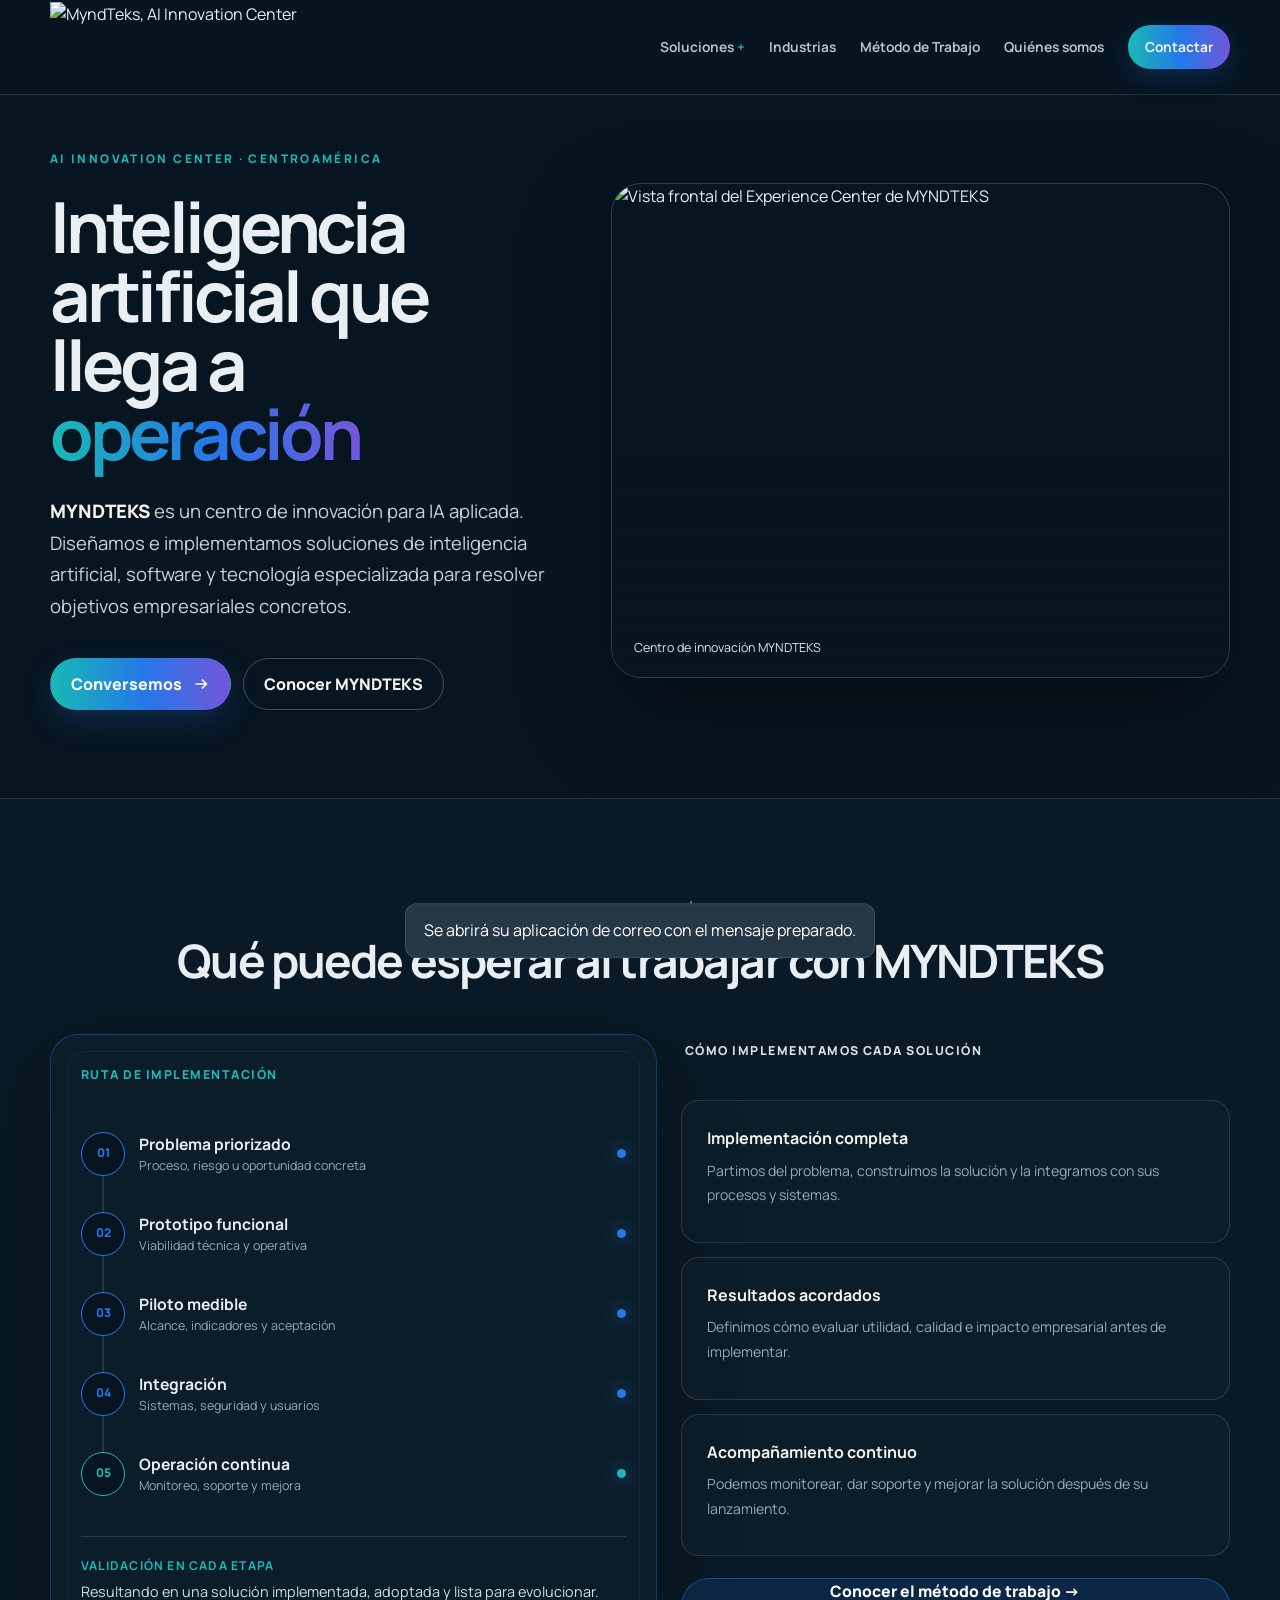
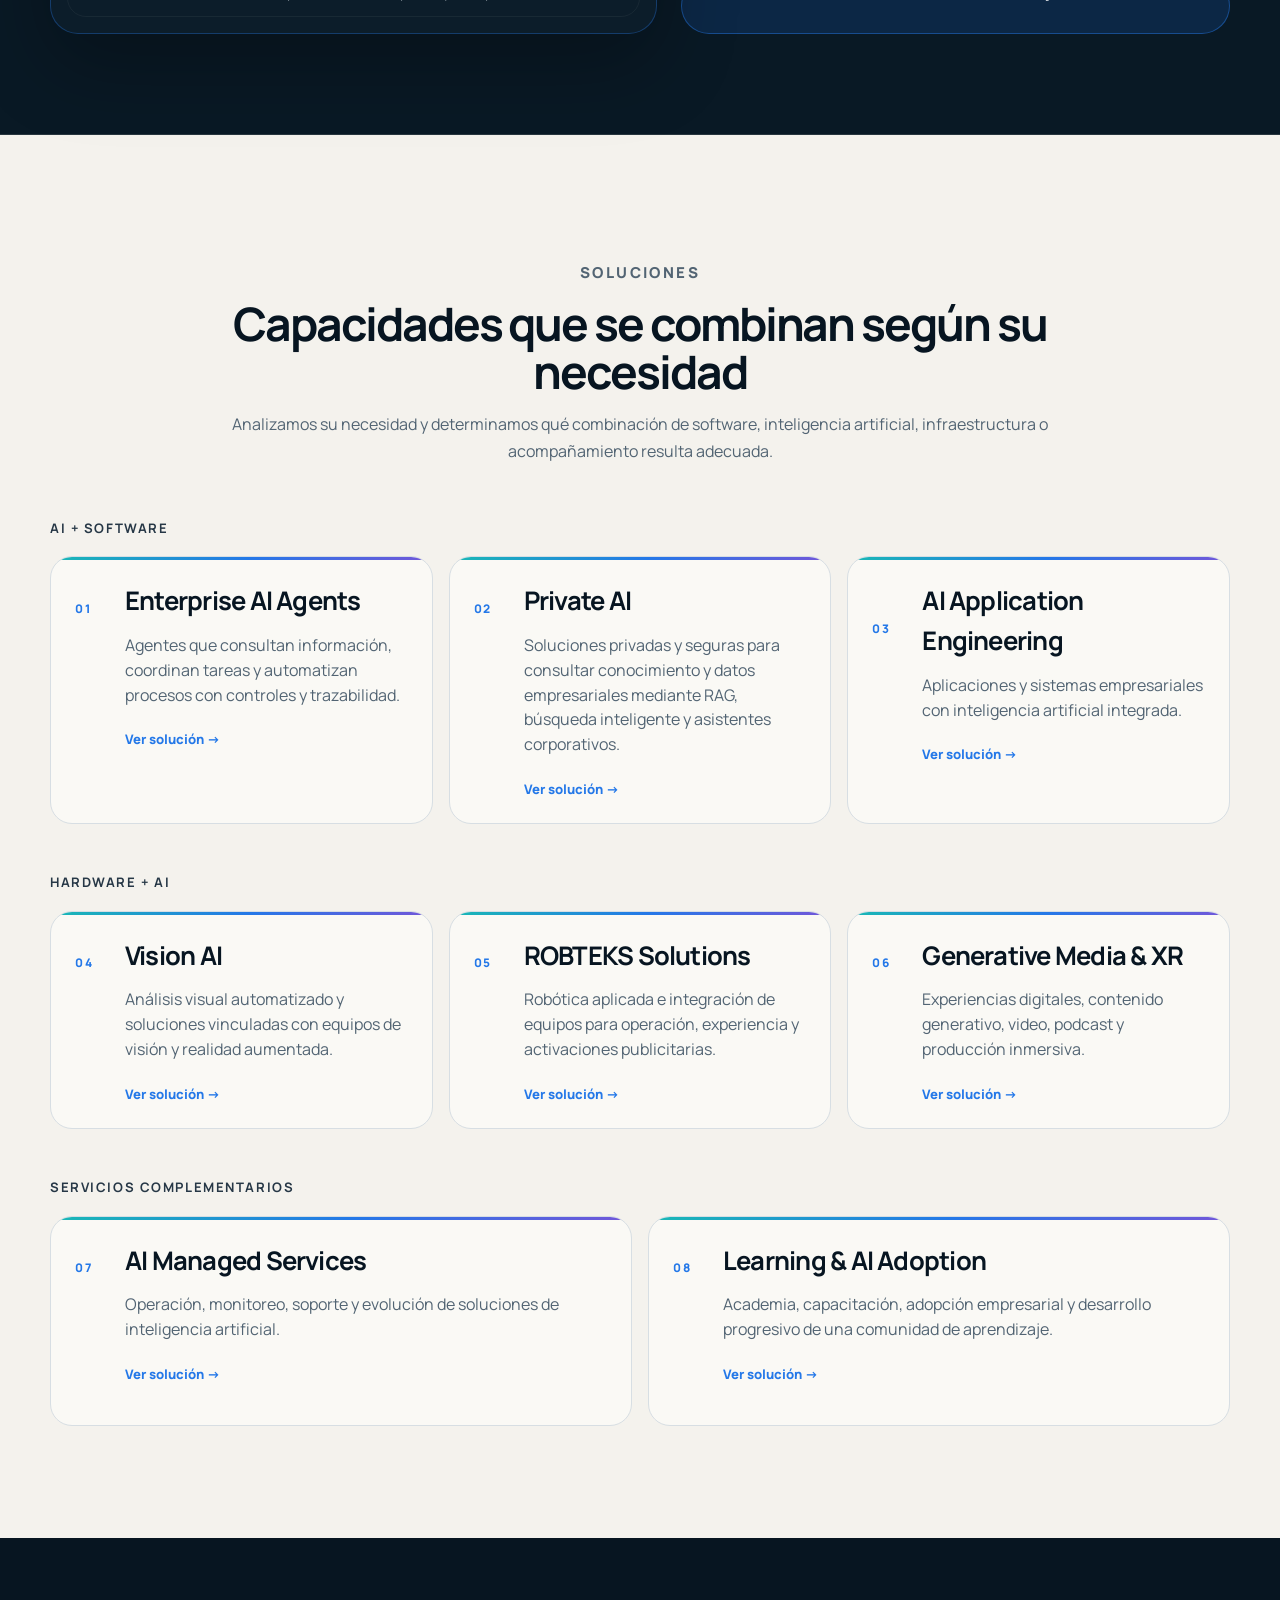
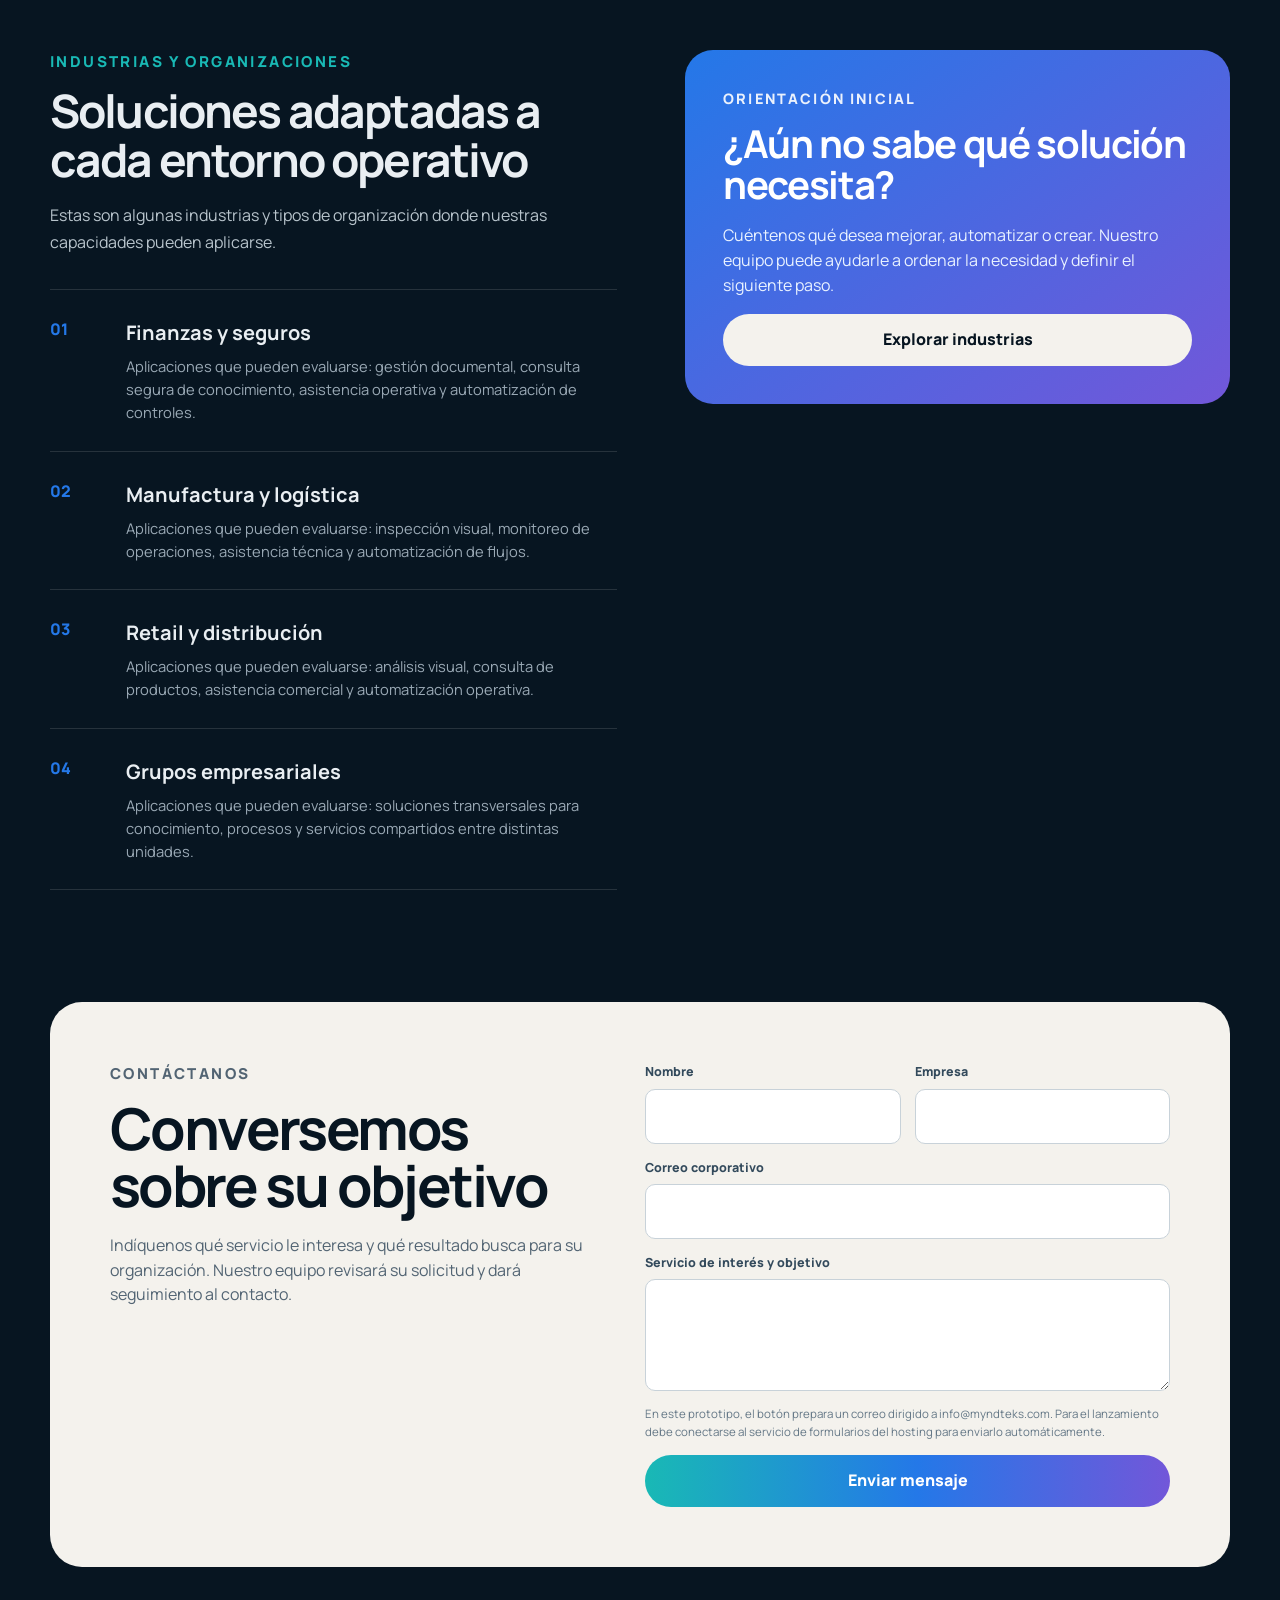
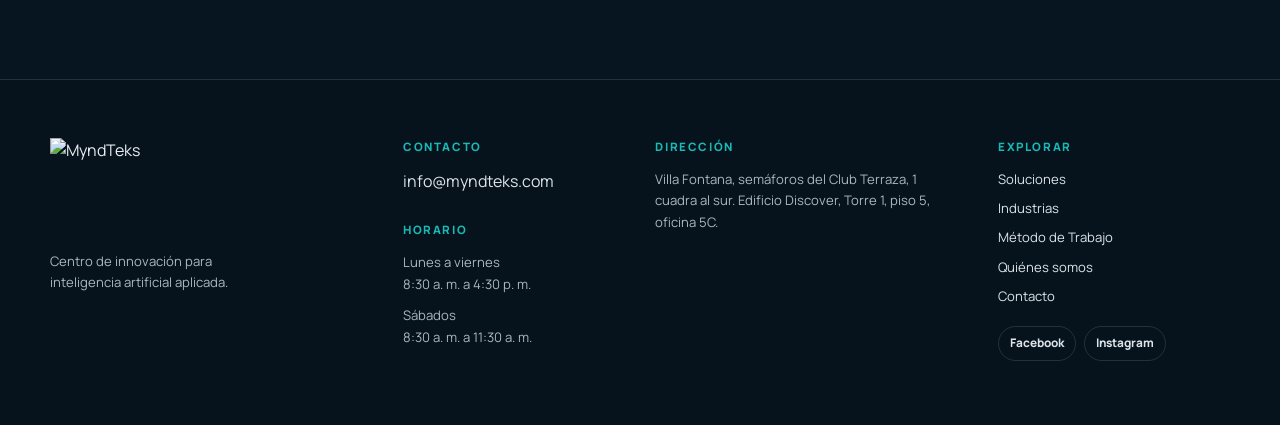
==== index.html @ f8699302 "Rename MYNDTEKS-Web-Publicacion-2026-09-21/index.html to index.html" ====
<!doctype html>
<html lang="es">
<head>
  <meta charset="utf-8">
  <meta name="viewport" content="width=device-width,initial-scale=1">
  <meta name="description" content="Propuesta de diseño para MYNDTEKS, AI Innovation Center. Soluciones empresariales de inteligencia artificial implementadas, medibles y escalables.">
  <title>MYNDTEKS | Inteligencia artificial que llega a operación</title>
  <link rel="preconnect" href="https://fonts.googleapis.com">
  <link rel="preconnect" href="https://fonts.gstatic.com" crossorigin>
  <link href="https://fonts.googleapis.com/css2?family=Manrope:wght@400;500;600;700;800&display=swap" rel="stylesheet">
  <style>
    :root {
      --ink: #071521;
      --slate: #263746;
      --blue: #2478E8;
      --aqua: #19B9B5;
      --white: #F4F2ED;
      --violet: #7257D9;
      --brand-gradient: linear-gradient(90deg, #19B9B5 0%, #2478E8 52%, #7257D9 100%);
      --text: #E9EEF2;
      --muted: #9AA9B5;
      --line: rgba(244, 242, 237, .13);
      --panel: #0C1D2A;
      --panel-2: #102534;
      --max: 1180px;
      --radius: 22px;
    }

    * { box-sizing: border-box; }
    html { scroll-behavior: smooth; }
    body {
      margin: 0;
      color: var(--text);
      background: var(--ink);
      font-family: Manrope, "Segoe UI", sans-serif;
      line-height: 1.55;
      -webkit-font-smoothing: antialiased;
    }
    body.menu-open { overflow: hidden; }
    a { color: inherit; text-decoration: none; }
    button, input, textarea, select { font: inherit; }
    img { display: block; max-width: 100%; }
    :focus-visible { outline: 3px solid var(--aqua); outline-offset: 4px; }

    .shell { width: min(var(--max), calc(100% - 48px)); margin-inline: auto; }
    .skip-link { position: fixed; left: 20px; top: -80px; z-index: 999; padding: 12px 16px; background: var(--white); color: var(--ink); border-radius: 10px; }
    .skip-link:focus { top: 20px; }

    .site-header {
      position: fixed;
      inset: 0 0 auto;
      z-index: 100;
      background: rgba(7, 21, 33, .92);
      border-bottom: 1px solid var(--line);
      backdrop-filter: blur(14px);
    }
    .nav { min-height: 94px; display: flex; align-items: center; justify-content: space-between; gap: 24px; }
    .brand { width: 250px; flex: 0 0 250px; }
    .brand img { width: 250px; height: auto; aspect-ratio: 1544 / 558; object-fit: contain; }
    .nav-links { display: flex; align-items: center; gap: 24px; }
    .nav-links a { font-size: .86rem; font-weight: 650; color: #BAC5CD; }
    .nav-links a:hover { color: var(--white); }
    .nav-menu { position: relative; }
    .nav-menu summary { list-style: none; cursor: pointer; font-size: .86rem; font-weight: 650; color: #BAC5CD; }
    .nav-menu summary::-webkit-details-marker { display: none; }
    .nav-menu summary::after { content: " +"; color: var(--aqua); }
    .nav-menu[open] summary::after { content: " −"; }
    .nav-dropdown { position: absolute; top: 32px; left: -18px; width: 330px; padding: 14px; background: var(--panel); border: 1px solid var(--line); border-radius: 16px; box-shadow: 0 24px 60px rgba(0,0,0,.35); }
    .nav-dropdown a { display: block; padding: 10px 12px; border-radius: 9px; }
    .nav-dropdown a:hover { background: rgba(36,120,232,.12); }
    .nav-group-label { display: block; padding: 8px 12px 4px; color: var(--aqua); font-size: .66rem; font-weight: 900; letter-spacing: .12em; text-transform: uppercase; }
    .nav-cta { padding: 11px 17px; color: white !important; background: var(--brand-gradient); border-radius: 999px; box-shadow: 0 8px 24px rgba(36,120,232,.22); }
    .menu-button { display: none; width: 46px; height: 46px; border: 1px solid var(--line); color: var(--white); background: transparent; border-radius: 12px; }

    .hero {
      min-height: 780px;
      display: grid;
      align-items: center;
      padding: 150px 0 88px;
      overflow: hidden;
      position: relative;
    }
    .hero::before {
      content: "";
      position: absolute;
      inset: 94px 0 0;
      background: url("assets/circuit-frame.svg") center / 100% 100% no-repeat;
      opacity: .46;
      -webkit-mask-image: linear-gradient(90deg, transparent 0%, transparent 48%, #000 64%, #000 100%);
      mask-image: linear-gradient(90deg, transparent 0%, transparent 48%, #000 64%, #000 100%);
      pointer-events: none;
    }
    .hero::after {
      content: none;
    }
    .hero-grid { position: relative; z-index: 1; display: grid; grid-template-columns: .9fr 1.1fr; gap: 54px; align-items: center; }
    .hero-content { max-width: 660px; }
    .kicker { margin: 0 0 24px; color: var(--aqua); font-size: .74rem; font-weight: 800; letter-spacing: .2em; text-transform: uppercase; }
    h1, h2, h3, p { margin-top: 0; }
    h1 { margin: 0 0 28px; max-width: 760px; font-size: clamp(3rem, 5.5vw, 5.25rem); line-height: .98; letter-spacing: -.055em; }
    h1 span { color: var(--blue); background: var(--brand-gradient); -webkit-background-clip: text; background-clip: text; -webkit-text-fill-color: transparent; }
    .hero-copy { max-width: 650px; margin: 0 0 36px; color: #C9D2D9; font-size: clamp(1rem, 1.45vw, 1.18rem); line-height: 1.7; }
    .hero-copy strong { color: var(--white); font-weight: 850; }
    .actions { display: flex; flex-wrap: wrap; gap: 12px; }
    .button { display: inline-flex; min-height: 52px; align-items: center; justify-content: center; gap: 10px; padding: 0 20px; border: 1px solid transparent; border-radius: 999px; font-weight: 800; }
    .button-primary { background: var(--brand-gradient); color: white; box-shadow: 0 12px 30px rgba(36,120,232,.2); }
    .button-secondary { border-color: rgba(244, 242, 237, .25); color: var(--white); }
    .button:hover { transform: translateY(-2px); }
    .button svg { width: 18px; }
    .hero-visual { position: relative; margin: 0; aspect-ratio: 5 / 4; overflow: hidden; border: 1px solid rgba(244,242,237,.18); border-radius: 30px; box-shadow: 0 35px 90px rgba(0,0,0,.38); }
    .hero-visual::after { content: ""; position: absolute; inset: 0; background: linear-gradient(180deg, transparent 55%, rgba(7,21,33,.78)); pointer-events: none; }
    .hero-visual img { width: 100%; height: 100%; object-fit: cover; }
    .hero-visual figcaption { position: absolute; left: 22px; right: 22px; bottom: 20px; z-index: 1; color: #DCE6EC; font-size: .78rem; }
    .hero-visual figcaption span { display: block; margin-bottom: 4px; color: var(--aqua); font-size: .65rem; font-weight: 900; letter-spacing: .12em; text-transform: uppercase; }

    .operation-map { position: relative; padding: 30px; background: var(--panel); border: 1px solid rgba(36, 120, 232, .34); border-radius: 28px; box-shadow: 0 30px 80px rgba(0, 0, 0, .28); }
    .operation-map::after { content: ""; position: absolute; inset: 16px; border: 1px solid rgba(244, 242, 237, .05); border-radius: 19px; pointer-events: none; }
    .map-label { display: flex; align-items: center; justify-content: space-between; margin-bottom: 30px; color: #D8E1E7; font-size: .77rem; font-weight: 800; letter-spacing: .12em; text-transform: uppercase; }
    .map-label span:last-child { color: var(--aqua); }
    .path { list-style: none; margin: 0; padding: 0; counter-reset: stage; }
    .path li { position: relative; display: grid; grid-template-columns: 44px 1fr auto; align-items: center; gap: 14px; min-height: 80px; padding: 12px 0; counter-increment: stage; }
    .path li:not(:last-child)::after { content: ""; position: absolute; left: 21px; top: 62px; height: 36px; width: 2px; background: var(--slate); }
    .node { display: grid; place-items: center; width: 44px; height: 44px; color: var(--blue); border: 1px solid currentColor; border-radius: 50%; background: var(--ink); font-size: .75rem; font-weight: 900; }
    .node::before { content: "0" counter(stage); }
    .path strong { display: block; font-size: .98rem; }
    .path small { display: block; color: var(--muted); font-size: .78rem; }
    .signal { width: 9px; height: 9px; border-radius: 50%; background: var(--blue); box-shadow: 0 0 18px rgba(36, 120, 232, .8); }
    .path li:last-child .node { color: var(--aqua); }
    .path li:last-child .signal { background: var(--aqua); }
    .map-result { margin: 22px 0 0; padding-top: 20px; color: #D3DCE2; border-top: 1px solid var(--line); font-size: .9rem; }
    .map-result strong { display: block; margin-bottom: 5px; color: var(--aqua); font-size: .76rem; letter-spacing: .1em; text-transform: uppercase; }

    .hero-about { position: relative; padding: 38px; background: var(--panel); border: 1px solid rgba(36,120,232,.34); border-radius: 28px; box-shadow: 0 30px 80px rgba(0,0,0,.28); }
    .hero-about .kicker { margin-bottom: 18px; }
    .hero-about h2 { margin-bottom: 20px; font-size: clamp(2.2rem,3.8vw,3.9rem); line-height: 1; letter-spacing: -.045em; }
    .hero-about > p { color: #B8C4CC; font-size: 1rem; }
    .hero-philosophy { margin-top: 28px; padding-top: 24px; border-top: 1px solid var(--line); }
    .hero-philosophy strong { display: block; margin-bottom: 8px; color: var(--aqua); }
    .hero-philosophy p { margin: 0; color: var(--muted); font-size: .9rem; }

    .process-section { padding: 100px 0; background: #091925; border-block: 1px solid var(--line); }
    .process-heading { max-width: 940px; margin: 0 auto 48px; text-align: center; }
    .process-heading .kicker { margin-bottom: 14px; font-size: .94rem; letter-spacing: .16em; }
    .process-heading h2 { margin: 0; font-size: clamp(2.15rem,3.6vw,3.55rem); line-height: 1.06; letter-spacing: -.04em; }
    .process-grid { display: grid; grid-template-columns: 1.05fr .95fr; gap: 24px; align-items: stretch; }
    .expectations { display: grid; gap: 14px; }
    .expectations-header { padding: 10px 4px 18px; }
    .expectations-header h3 { margin: 0; color: #D8E1E7; font-size: .77rem; font-weight: 800; line-height: 1.2; letter-spacing: .12em; text-transform: uppercase; }
    .expectation { padding: 25px; background: var(--panel); border: 1px solid var(--line); border-radius: 18px; }
    .expectation strong { display: block; margin-bottom: 7px; color: var(--white); }
    .expectation span { color: var(--muted); font-size: .88rem; }
    .expectations > .card-link { justify-content: center; min-height: 46px; margin-top: 8px; padding: 0 18px; color: white; background: rgba(36,120,232,.16); border: 1px solid rgba(36,120,232,.46); border-radius: 999px; font-size: .98rem; }

    .principles { border-block: 1px solid var(--line); background: #091925; }
    .principles-title { padding: 28px 0 0; color: var(--white); font-size: 1rem; }
    .principles-grid { display: grid; grid-template-columns: 1.35fr 1fr 1fr; }
    .principle { padding: 28px 30px; border-right: 1px solid var(--line); }
    .principle:first-child { padding-left: 0; }
    .principle:last-child { border-right: 0; }
    .principle strong { display: block; margin-bottom: 5px; color: var(--white); font-size: .92rem; }
    .principle span { color: var(--muted); font-size: .82rem; }

    section { padding: 112px 0; }
    .section-head { display: grid; grid-template-columns: .9fr 1.1fr; gap: 70px; align-items: end; margin-bottom: 56px; }
    .section-head h2 { margin-bottom: 0; font-size: clamp(2.2rem, 4.5vw, 4.2rem); line-height: 1.03; letter-spacing: -.045em; }
    .section-head p { margin-bottom: 0; max-width: 650px; color: var(--muted); font-size: 1.05rem; }
    .on-light { background: var(--white); color: var(--ink); }
    .on-light .kicker { color: var(--blue); }
    .on-light .section-head p { color: #526473; }
    .on-light .section-head { display: block; max-width: 1040px; margin: 0 auto 54px; text-align: center; }
    .on-light .section-head .kicker { margin-bottom: 14px; font-size: .94rem; letter-spacing: .16em; }
    .on-light .section-head h2 { max-width: 980px; margin-inline: auto; font-size: clamp(2.15rem,3.6vw,3.55rem); line-height: 1.06; }
    .on-light .section-head p { max-width: 900px; margin: 14px auto 0; font-size: 1rem; line-height: 1.65; }

    .solution-grid { display: grid; grid-template-columns: repeat(12, 1fr); gap: 16px; }
    .solution-card { position: relative; min-height: 300px; padding: 30px; border: 1px solid #D7DEE3; border-radius: var(--radius); background: #FAF9F5; overflow: hidden; }
    .solution-card::before { content: ""; position: absolute; inset: 0 0 auto; height: 3px; background: var(--brand-gradient); }
    .solution-card:nth-child(1), .solution-card:nth-child(2) { grid-column: span 6; }
    .solution-card:nth-child(3), .solution-card:nth-child(4), .solution-card:nth-child(5) { grid-column: span 4; min-height: 260px; }
    .card-number { display: flex; align-items: center; margin: 4px 0 0; color: var(--blue); font-size: .74rem; font-weight: 900; letter-spacing: .14em; }
    .card-number::after { display: none; }
    .solution-card h3 { margin-bottom: 12px; font-size: clamp(1.45rem, 2.5vw, 2.25rem); letter-spacing: -.03em; }
    .solution-card p { max-width: 48ch; margin-bottom: 0; color: #526473; }
    .solution-card.primary { color: white; background: var(--ink); border-color: var(--ink); }
    .solution-card.primary p { color: #B7C3CB; }
    .solution-card.primary .card-number { color: var(--aqua); }
    .solution-group + .solution-group { margin-top: 48px; }
    .solution-group h3.group-title { margin-bottom: 18px; color: var(--slate); font-size: .82rem; letter-spacing: .12em; text-transform: uppercase; }
    .solution-group .solution-card { grid-column: span 4 !important; min-height: 210px !important; padding: 24px; display: grid; grid-template-columns: 38px 1fr; column-gap: 12px; align-content: start; color: var(--ink); background: #FAF9F5; border-color: #D7DEE3; }
    .solution-group .solution-card .card-number { grid-column: 1; grid-row: 1; }
    .solution-group .solution-card h3 { grid-column: 2; grid-row: 1; margin: 0 0 12px; font-size: clamp(1.25rem,2vw,1.75rem); }
    .solution-group .solution-card p { grid-column: 2; grid-row: 2; }
    .solution-group .solution-card .card-link { grid-column: 2; grid-row: 3; }
    .solution-group .solution-card p { color: #526473; }
    .solution-group .solution-card .card-number { color: var(--blue); }
    .solution-group.services .solution-card { grid-column: span 6 !important; }
    .card-link { display: inline-flex; margin-top: 22px; color: var(--blue); font-size: .82rem; font-weight: 900; }

    .industries { background: var(--ink); }
    .industry-layout { display: grid; grid-template-columns: 1.02fr .98fr; gap: 68px; align-items: start; }
    .industry-layout > div:first-child > .kicker { margin-bottom: 14px; font-size: .94rem; letter-spacing: .16em; }
    .industry-layout > div:first-child > h2 { margin-bottom: 18px; font-size: clamp(2.15rem,3.6vw,3.55rem); line-height: 1.06; letter-spacing: -.04em; }
    .industry-layout > div:first-child > .hero-copy { margin: 0 0 34px; color: #B8C4CC; font-size: 1rem; line-height: 1.65; }
    .industry-list { border-top: 1px solid var(--line); }
    .industry { display: grid; grid-template-columns: 54px 1fr; gap: 22px; padding: 27px 0; border-bottom: 1px solid var(--line); }
    .industry span { color: var(--blue); font-weight: 900; }
    .industry h3 { margin-bottom: 7px; font-size: 1.25rem; }
    .industry p { margin: 0; color: var(--muted); font-size: .92rem; }
    .pilot-card { position: sticky; top: 120px; padding: 38px; background: linear-gradient(145deg, #2478E8 0%, #7257D9 100%); color: white; border-radius: 28px; }
    .pilot-card .kicker { margin-bottom: 14px; color: white; font-size: .9rem; letter-spacing: .15em; opacity: .9; }
    .pilot-card h2 { margin-bottom: 18px; font-size: clamp(1.9rem, 3vw, 2.7rem); line-height: 1.06; letter-spacing: -.035em; }
    .pilot-card > p { color: #E9F2FF; }
    .pilot-meta { display: grid; grid-template-columns: 1fr 1fr; gap: 1px; margin: 28px 0; background: rgba(255,255,255,.28); }
    .pilot-meta div { padding: 20px; background: rgba(7,21,33,.16); }
    .pilot-meta strong { display: block; font-size: 1.4rem; }
    .pilot-meta span { font-size: .78rem; opacity: .78; }
    .pilot-card .button { width: 100%; color: var(--ink); background: var(--white); }

    .method { background: #0A1A27; }
    .method-steps { display: grid; grid-template-columns: repeat(6, 1fr); border: 1px solid var(--line); border-radius: var(--radius); overflow: hidden; }
    .method-step { min-height: 238px; padding: 26px 22px; border-right: 1px solid var(--line); }
    .method-step:last-child { border-right: 0; }
    .method-step span { display: block; margin-bottom: 56px; color: var(--aqua); font-size: .75rem; font-weight: 900; }
    .method-step h3 { margin-bottom: 10px; font-size: 1.04rem; }
    .method-step p { margin: 0; color: var(--muted); font-size: .82rem; }

    .continuity { background: var(--white); color: var(--ink); }
    .continuity-grid { display: grid; grid-template-columns: 1fr 1fr; gap: 18px; }
    .continuity-main { min-height: 470px; padding: 44px; color: white; background: var(--ink); border-radius: 28px; display: flex; flex-direction: column; justify-content: space-between; }
    .continuity-main h2 { max-width: 740px; margin-bottom: 22px; font-size: clamp(2.4rem, 4.6vw, 4.6rem); line-height: .98; letter-spacing: -.05em; }
    .continuity-main p { max-width: 580px; color: #B8C4CC; }
    .continuity-points { display: grid; gap: 18px; }
    .continuity-point { padding: 28px; border: 1px solid #D7DEE3; border-radius: 22px; background: #FAF9F5; }
    .continuity-point strong { display: block; margin-bottom: 9px; font-size: 1.14rem; }
    .continuity-point p { margin: 0; color: #526473; font-size: .9rem; }

    .about { position: relative; overflow: hidden; }
    .about-grid { display: grid; grid-template-columns: .9fr 1.1fr; gap: 90px; align-items: start; }
    .about h2 { font-size: clamp(2.4rem, 5vw, 4.8rem); line-height: 1; letter-spacing: -.05em; }
    .about-copy > p { color: #B2C0C9; font-size: 1.08rem; }
    .quote { margin-top: 36px; padding: 30px 0 0 28px; border-top: 1px solid var(--line); border-left: 3px solid var(--aqua); }
    .quote strong { display: block; margin-bottom: 8px; color: var(--white); font-size: 1.3rem; }
    .quote p { margin: 0; color: var(--muted); }

    .contact { padding-top: 0; }
    .contact-panel { display: grid; grid-template-columns: .95fr 1.05fr; gap: 60px; padding: 60px; color: var(--ink); background: var(--white); border-radius: 32px; }
    .contact h2 { margin-bottom: 18px; font-size: clamp(2.25rem, 4.5vw, 4rem); line-height: 1; letter-spacing: -.045em; }
    .contact .kicker { margin-bottom: 14px; font-size: .94rem; letter-spacing: .16em; }
    .contact-copy p { color: #526473; }
    .contact-details { display: grid; gap: 16px; margin-top: 28px; }
    .contact-details div { padding-top: 14px; border-top: 1px solid #D7DEE3; }
    .contact-details strong { display: block; margin-bottom: 4px; font-size: .78rem; color: var(--blue); text-transform: uppercase; letter-spacing: .08em; }
    .contact-details a { color: var(--ink); font-weight: 750; }
    .social-links { display: flex; gap: 12px; flex-wrap: wrap; margin-top: 22px; }
    .social-links a { padding: 9px 13px; border: 1px solid #C8D2D9; border-radius: 999px; font-size: .8rem; font-weight: 800; }
    .contact form { display: grid; grid-template-columns: 1fr 1fr; gap: 14px; }
    .field { display: grid; gap: 7px; }
    .field.full { grid-column: 1 / -1; }
    label { color: #334A5C; font-size: .78rem; font-weight: 800; }
    input, select, textarea { width: 100%; padding: 14px 15px; color: var(--ink); background: white; border: 1px solid #C8D2D9; border-radius: 10px; }
    textarea { min-height: 112px; resize: vertical; }
    .form-note { grid-column: 1 / -1; margin: 0; color: #657887; font-size: .72rem; }
    .contact form .button { grid-column: 1 / -1; border: 0; color: white; background: var(--brand-gradient); cursor: pointer; }

    footer { padding: 58px 0 64px; border-top: 1px solid var(--line); background: #06121C; }
    .footer-grid { display: grid; grid-template-columns: 1.15fr .8fr 1.15fr .9fr; align-items: start; gap: 46px; }
    .footer-identity { padding-right: 22px; }
    .footer-brand { display: block; width: 285px; max-width: 100%; }
    .footer-brand img { width: 285px; height: auto; aspect-ratio: 1544 / 558; object-fit: contain; }
    footer p { margin: 10px 0 0; color: #AAB7C1; font-size: .82rem; line-height: 1.65; }
    .footer-column h3 { margin: 0 0 13px; color: var(--aqua); font-size: .72rem; font-weight: 850; letter-spacing: .14em; text-transform: uppercase; }
    .footer-column h3:not(:first-child) { margin-top: 28px; }
    .footer-column a { color: #DCE4E9; }
    .footer-column a:hover { color: var(--white); }
    .footer-links { display: grid; gap: 9px; color: #C0CBD2; font-size: .82rem; }
    .footer-social { display: flex; flex-wrap: wrap; gap: 8px; margin-top: 20px; }
    .footer-social a { padding: 7px 11px; border: 1px solid var(--line); border-radius: 999px; font-size: .74rem; font-weight: 750; }
    .footer-note { max-width: 28ch; }

    .toast { position: fixed; left: 50%; bottom: 24px; z-index: 200; transform: translate(-50%, 150%); padding: 14px 18px; color: white; background: var(--slate); border: 1px solid var(--line); border-radius: 12px; transition: transform .25s ease; }
    .toast.show { transform: translate(-50%, 0); }

    @media (max-width: 980px) {
      .menu-button { display: grid; place-items: center; }
      .menu-open .site-header { height: 100vh; background: var(--ink); }
      .nav-links { position: absolute; inset: 94px 0 auto; z-index: 101; display: none; flex-direction: column; align-items: stretch; padding: 34px 24px 48px; background: var(--ink); border-top: 1px solid var(--line); }
      .menu-open .nav-links { display: flex; }
      .nav-links a { padding: 11px 4px; font-size: 1rem; }
      .nav-menu summary { padding: 11px 4px; font-size: 1rem; }
      .nav-dropdown { position: static; width: auto; margin-top: 8px; box-shadow: none; }
      .nav-cta { text-align: center; }
      .hero-grid, .process-grid, .industry-layout, .continuity-grid, .about-grid, .contact-panel { grid-template-columns: 1fr; }
      .hero-content { max-width: 800px; }
      .hero-visual { aspect-ratio: 16 / 9; }
      .hero { min-height: auto; }
      .hero-grid { gap: 42px; }
      .principles-grid { grid-template-columns: 1fr; }
      .principle, .principle:first-child { padding: 20px 0; border-right: 0; border-bottom: 1px solid var(--line); }
      .principle:last-child { border-bottom: 0; }
      .section-head { grid-template-columns: 1fr; gap: 22px; }
      .footer-grid { grid-template-columns: 1.15fr 1fr; }
      .pilot-card { position: static; }
      .method-steps { grid-template-columns: repeat(3, 1fr); }
      .method-step:nth-child(3) { border-right: 0; }
      .method-step:nth-child(-n+3) { border-bottom: 1px solid var(--line); }
    }

    @media (max-width: 680px) {
      .shell { width: min(100% - 32px, var(--max)); }
      .nav { min-height: 82px; }
      .nav-links { inset-block-start: 82px; }
      .brand, .brand img { width: 210px; }
      .hero { padding: 125px 0 70px; }
      .hero::before { inset: 82px -180px 0; background-size: 1280px 100%; opacity: .24; }
      h1 { font-size: clamp(2.65rem, 13vw, 4.3rem); }
      .hero-copy { font-size: 1rem; }
      .actions .button { width: 100%; }
      .operation-map { padding: 22px; }
      section { padding: 80px 0; }
      .solution-grid { display: grid; grid-template-columns: 1fr; }
      .hero-visual { aspect-ratio: 4 / 3; border-radius: 22px; }
      .solution-card:nth-child(n) { grid-column: auto; min-height: 240px; }
      .solution-group .solution-card, .solution-group.services .solution-card { grid-column: auto !important; }
      .method-steps { grid-template-columns: 1fr; }
      .method-step, .method-step:nth-child(3) { min-height: auto; border-right: 0; border-bottom: 1px solid var(--line); }
      .method-step:last-child { border-bottom: 0; }
      .method-step span { margin-bottom: 28px; }
      .continuity-main, .contact-panel { padding: 30px; }
      .contact form { grid-template-columns: 1fr; }
      .field.full, .form-note, .contact form .button { grid-column: auto; }
      .footer-grid { grid-template-columns: 1fr; gap: 34px; }
      .footer-identity { padding-right: 0; }
    }

    @media (prefers-reduced-motion: reduce) {
      *, *::before, *::after { scroll-behavior: auto !important; transition: none !important; }
    }
  </style>
</head>
<body>
  <a class="skip-link" href="#contenido">Saltar al contenido</a>
  <header class="site-header">
    <div class="shell nav">
      <a class="brand" href="#inicio" aria-label="MYNDTEKS, inicio">
        <img src="assets/myndteks-logo-v2.png" alt="MyndTeks, AI Innovation Center">
      </a>
      <button class="menu-button" type="button" aria-expanded="false" aria-controls="nav-links" aria-label="Abrir navegación">☰</button>
      <nav class="nav-links" id="nav-links" aria-label="Navegación principal">
        <details class="nav-menu">
          <summary>Soluciones</summary>
          <div class="nav-dropdown">
            <span class="nav-group-label">AI + Software</span>
            <a href="soluciones/enterprise-ai-agents.html">Enterprise AI Agents</a>
            <a href="soluciones/private-ai.html">Private AI</a>
            <a href="soluciones/ai-application-engineering.html">AI Application Engineering</a>
            <span class="nav-group-label">Hardware + AI</span>
            <a href="soluciones/vision-ai.html">Vision AI</a>
            <a href="soluciones/robteks-solutions.html">ROBTEKS Solutions</a>
            <a href="soluciones/generative-media-xr.html">Generative Media &amp; XR</a>
            <span class="nav-group-label">Servicios complementarios</span>
            <a href="soluciones/ai-managed-services.html">AI Managed Services</a>
            <a href="soluciones/learning-ai-adoption.html">Learning &amp; AI Adoption</a>
          </div>
        </details>
        <a href="industrias.html">Industrias</a>
        <a href="metodo-de-trabajo.html">Método de Trabajo</a>
        <a href="quienes-somos.html">Quiénes somos</a>
        <a class="nav-cta" href="#contacto">Contactar</a>
      </nav>
    </div>
  </header>

  <main id="contenido">
    <section class="hero" id="inicio">
      <div class="shell hero-grid">
        <div class="hero-content">
          <p class="kicker">AI Innovation Center · Centroamérica</p>
          <h1>Inteligencia artificial que llega a <span>operación</span></h1>
          <p class="hero-copy"><strong>MYNDTEKS</strong> es un centro de innovación para IA aplicada. Diseñamos e implementamos soluciones de inteligencia artificial, software y tecnología especializada para resolver objetivos empresariales concretos.</p>
          <div class="actions">
            <a class="button button-primary" href="#contacto">Conversemos
              <svg viewBox="0 0 20 20" aria-hidden="true"><path d="M4 10h11M11 5l5 5-5 5" fill="none" stroke="currentColor" stroke-width="1.8"/></svg>
            </a>
            <a class="button button-secondary" href="quienes-somos.html">Conocer MYNDTEKS</a>
          </div>
        </div>
        <figure class="hero-visual">
          <img src="assets/visuals/experience-center-front.webp" alt="Vista frontal del Experience Center de MYNDTEKS" loading="eager">
          <figcaption>Centro de innovación MYNDTEKS</figcaption>
        </figure>
      </div>
    </section>

    <section class="process-section" id="proceso">
      <div class="shell">
        <div class="process-heading"><p class="kicker">Metodología</p><h2>Qué puede esperar al trabajar con MYNDTEKS</h2></div>
        <div class="process-grid">
          <div class="operation-map" aria-label="Ruta desde el problema empresarial hasta la operación continua">
            <div class="map-label"><span>Ruta de implementación</span></div>
            <ol class="path">
              <li><span class="node"></span><div><strong>Problema priorizado</strong><small>Proceso, riesgo u oportunidad concreta</small></div><span class="signal"></span></li>
              <li><span class="node"></span><div><strong>Prototipo funcional</strong><small>Viabilidad técnica y operativa</small></div><span class="signal"></span></li>
              <li><span class="node"></span><div><strong>Piloto medible</strong><small>Alcance, indicadores y aceptación</small></div><span class="signal"></span></li>
              <li><span class="node"></span><div><strong>Integración</strong><small>Sistemas, seguridad y usuarios</small></div><span class="signal"></span></li>
              <li><span class="node"></span><div><strong>Operación continua</strong><small>Monitoreo, soporte y mejora</small></div><span class="signal"></span></li>
            </ol>
            <p class="map-result"><strong>Validación en cada etapa</strong>Resultando en una solución implementada, adoptada y lista para evolucionar.</p>
          </div>
          <div class="expectations">
            <div class="expectations-header"><h3>Cómo implementamos cada solución</h3></div>
            <div class="expectation"><strong>Implementación completa</strong><span>Partimos del problema, construimos la solución y la integramos con sus procesos y sistemas.</span></div>
            <div class="expectation"><strong>Resultados acordados</strong><span>Definimos cómo evaluar utilidad, calidad e impacto empresarial antes de implementar.</span></div>
            <div class="expectation"><strong>Acompañamiento continuo</strong><span>Podemos monitorear, dar soporte y mejorar la solución después de su lanzamiento.</span></div>
            <a class="card-link" href="metodo-de-trabajo.html">Conocer el método de trabajo →</a>
          </div>
        </div>
      </div>
    </section>

    <section class="on-light" id="soluciones">
      <div class="shell">
        <div class="section-head">
          <div><p class="kicker">Soluciones</p><h2>Capacidades que se combinan según su necesidad</h2></div>
          <p>Analizamos su necesidad y determinamos qué combinación de software, inteligencia artificial, infraestructura o acompañamiento resulta adecuada.</p>
        </div>
        <div class="solution-group">
          <h3 class="group-title">AI + Software</h3>
          <div class="solution-grid">
            <article class="solution-card"><div class="card-number"><span>01</span></div><h3>Enterprise AI Agents</h3><p>Agentes que consultan información, coordinan tareas y automatizan procesos con controles y trazabilidad.</p><a class="card-link" href="soluciones/enterprise-ai-agents.html">Ver solución →</a></article>
            <article class="solution-card"><div class="card-number"><span>02</span></div><h3>Private AI</h3><p>Soluciones privadas y seguras para consultar conocimiento y datos empresariales mediante RAG, búsqueda inteligente y asistentes corporativos.</p><a class="card-link" href="soluciones/private-ai.html">Ver solución →</a></article>
            <article class="solution-card"><div class="card-number"><span>03</span></div><h3>AI Application Engineering</h3><p>Aplicaciones y sistemas empresariales con inteligencia artificial integrada.</p><a class="card-link" href="soluciones/ai-application-engineering.html">Ver solución →</a></article>
          </div>
        </div>
        <div class="solution-group">
          <h3 class="group-title">Hardware + AI</h3>
          <div class="solution-grid">
            <article class="solution-card"><div class="card-number"><span>04</span></div><h3>Vision AI</h3><p>Análisis visual automatizado y soluciones vinculadas con equipos de visión y realidad aumentada.</p><a class="card-link" href="soluciones/vision-ai.html">Ver solución →</a></article>
            <article class="solution-card"><div class="card-number"><span>05</span></div><h3>ROBTEKS Solutions</h3><p>Robótica aplicada e integración de equipos para operación, experiencia y activaciones publicitarias.</p><a class="card-link" href="soluciones/robteks-solutions.html">Ver solución →</a></article>
            <article class="solution-card"><div class="card-number"><span>06</span></div><h3>Generative Media &amp; XR</h3><p>Experiencias digitales, contenido generativo, video, podcast y producción inmersiva.</p><a class="card-link" href="soluciones/generative-media-xr.html">Ver solución →</a></article>
          </div>
        </div>
        <div class="solution-group services">
          <h3 class="group-title">Servicios complementarios</h3>
          <div class="solution-grid">
            <article class="solution-card"><div class="card-number"><span>07</span></div><h3>AI Managed Services</h3><p>Operación, monitoreo, soporte y evolución de soluciones de inteligencia artificial.</p><a class="card-link" href="soluciones/ai-managed-services.html">Ver solución →</a></article>
            <article class="solution-card"><div class="card-number"><span>08</span></div><h3>Learning &amp; AI Adoption</h3><p>Academia, capacitación, adopción empresarial y desarrollo progresivo de una comunidad de aprendizaje.</p><a class="card-link" href="soluciones/learning-ai-adoption.html">Ver solución →</a></article>
          </div>
        </div>
      </div>
    </section>

    <section class="industries" id="sectores">
      <div class="shell industry-layout">
        <div>
          <p class="kicker">Industrias y organizaciones</p>
          <h2>Soluciones adaptadas a cada entorno operativo</h2>
          <p class="hero-copy">Estas son algunas industrias y tipos de organización donde nuestras capacidades pueden aplicarse.</p>
          <div class="industry-list">
            <article class="industry"><span>01</span><div><h3>Finanzas y seguros</h3><p>Aplicaciones que pueden evaluarse: gestión documental, consulta segura de conocimiento, asistencia operativa y automatización de controles.</p></div></article>
            <article class="industry"><span>02</span><div><h3>Manufactura y logística</h3><p>Aplicaciones que pueden evaluarse: inspección visual, monitoreo de operaciones, asistencia técnica y automatización de flujos.</p></div></article>
            <article class="industry"><span>03</span><div><h3>Retail y distribución</h3><p>Aplicaciones que pueden evaluarse: análisis visual, consulta de productos, asistencia comercial y automatización operativa.</p></div></article>
            <article class="industry"><span>04</span><div><h3>Grupos empresariales</h3><p>Aplicaciones que pueden evaluarse: soluciones transversales para conocimiento, procesos y servicios compartidos entre distintas unidades.</p></div></article>
          </div>
        </div>
        <aside class="pilot-card">
          <p class="kicker">Orientación inicial</p>
          <h2>¿Aún no sabe qué solución necesita?</h2>
          <p>Cuéntenos qué desea mejorar, automatizar o crear. Nuestro equipo puede ayudarle a ordenar la necesidad y definir el siguiente paso.</p>
          <a class="button" href="industrias.html">Explorar industrias</a>
        </aside>
      </div>
    </section>

    <section class="contact" id="contacto">
      <div class="shell contact-panel">
        <div class="contact-copy">
          <p class="kicker">Contáctanos</p>
          <h2>Conversemos sobre su objetivo</h2>
          <p>Indíquenos qué servicio le interesa y qué resultado busca para su organización. Nuestro equipo revisará su solicitud y dará seguimiento al contacto.</p>
        </div>
        <form id="concept-form">
          <div class="field"><label for="nombre">Nombre</label><input id="nombre" name="nombre" autocomplete="name" required></div>
          <div class="field"><label for="empresa">Empresa</label><input id="empresa" name="empresa" autocomplete="organization" required></div>
          <div class="field full"><label for="correo">Correo corporativo</label><input id="correo" name="correo" type="email" autocomplete="email" required></div>
          <div class="field full"><label for="mensaje">Servicio de interés y objetivo</label><textarea id="mensaje" name="mensaje" required></textarea></div>
          <p class="form-note">En este prototipo, el botón prepara un correo dirigido a info@myndteks.com. Para el lanzamiento debe conectarse al servicio de formularios del hosting para enviarlo automáticamente.</p>
          <button class="button" type="submit">Enviar mensaje</button>
        </form>
      </div>
    </section>
  </main>

  <footer>
    <div class="shell footer-grid">
      <div class="footer-identity">
        <a class="footer-brand" href="#inicio"><img src="assets/myndteks-logo-v2.png" alt="MyndTeks"></a>
        <p class="footer-note">Centro de innovación para inteligencia artificial aplicada.</p>
      </div>
      <div class="footer-column">
        <h3>Contacto</h3>
        <a href="mailto:info@myndteks.com">info@myndteks.com</a>
        <h3>Horario</h3>
        <p>Lunes a viernes<br>8:30 a. m. a 4:30 p. m.</p>
        <p>Sábados<br>8:30 a. m. a 11:30 a. m.</p>
      </div>
      <div class="footer-column">
        <h3>Dirección</h3>
        <p>Villa Fontana, semáforos del Club Terraza, 1 cuadra al sur. Edificio Discover, Torre 1, piso 5, oficina 5C.</p>
      </div>
      <div class="footer-column">
        <h3>Explorar</h3>
        <nav class="footer-links" aria-label="Enlaces del pie de página"><a href="#soluciones">Soluciones</a><a href="industrias.html">Industrias</a><a href="metodo-de-trabajo.html">Método de Trabajo</a><a href="quienes-somos.html">Quiénes somos</a><a href="#contacto">Contacto</a></nav>
        <div class="footer-social"><a href="https://www.facebook.com/share/1Dg8SVqJUd/?mibextid=wwXIfr" target="_blank" rel="noopener noreferrer">Facebook</a><a href="https://www.instagram.com/myndteks?stkn=MWMyejZpemlmN2Np" target="_blank" rel="noopener noreferrer">Instagram</a></div>
      </div>
    </div>
  </footer>
  <div class="toast" role="status" aria-live="polite">Se abrirá su aplicación de correo con el mensaje preparado.</div>

  <script>
    const menuButton = document.querySelector('.menu-button');
    const navLinks = document.querySelectorAll('.nav-links a');
    menuButton.addEventListener('click', () => {
      const open = document.body.classList.toggle('menu-open');
      menuButton.setAttribute('aria-expanded', String(open));
      menuButton.setAttribute('aria-label', open ? 'Cerrar navegación' : 'Abrir navegación');
      menuButton.textContent = open ? '×' : '☰';
    });
    navLinks.forEach(link => link.addEventListener('click', () => {
      document.body.classList.remove('menu-open');
      menuButton.setAttribute('aria-expanded', 'false');
      menuButton.setAttribute('aria-label', 'Abrir navegación');
      menuButton.textContent = '☰';
    }));
    document.getElementById('concept-form').addEventListener('submit', event => {
      event.preventDefault();
      const form = new FormData(event.currentTarget);
      const subject = encodeURIComponent('Solicitud de servicio desde myndteks.com · ' + form.get('empresa'));
      const body = encodeURIComponent('Nombre: ' + form.get('nombre') + '\nEmpresa: ' + form.get('empresa') + '\nCorreo: ' + form.get('correo') + '\n\nServicio de interés y objetivo:\n' + form.get('mensaje'));
      const toast = document.querySelector('.toast');
      toast.classList.add('show');
      setTimeout(() => toast.classList.remove('show'), 4200);
      window.location.href = 'mailto:info@myndteks.com?subject=' + subject + '&body=' + body;
    });
  </script>
</body>
</html>
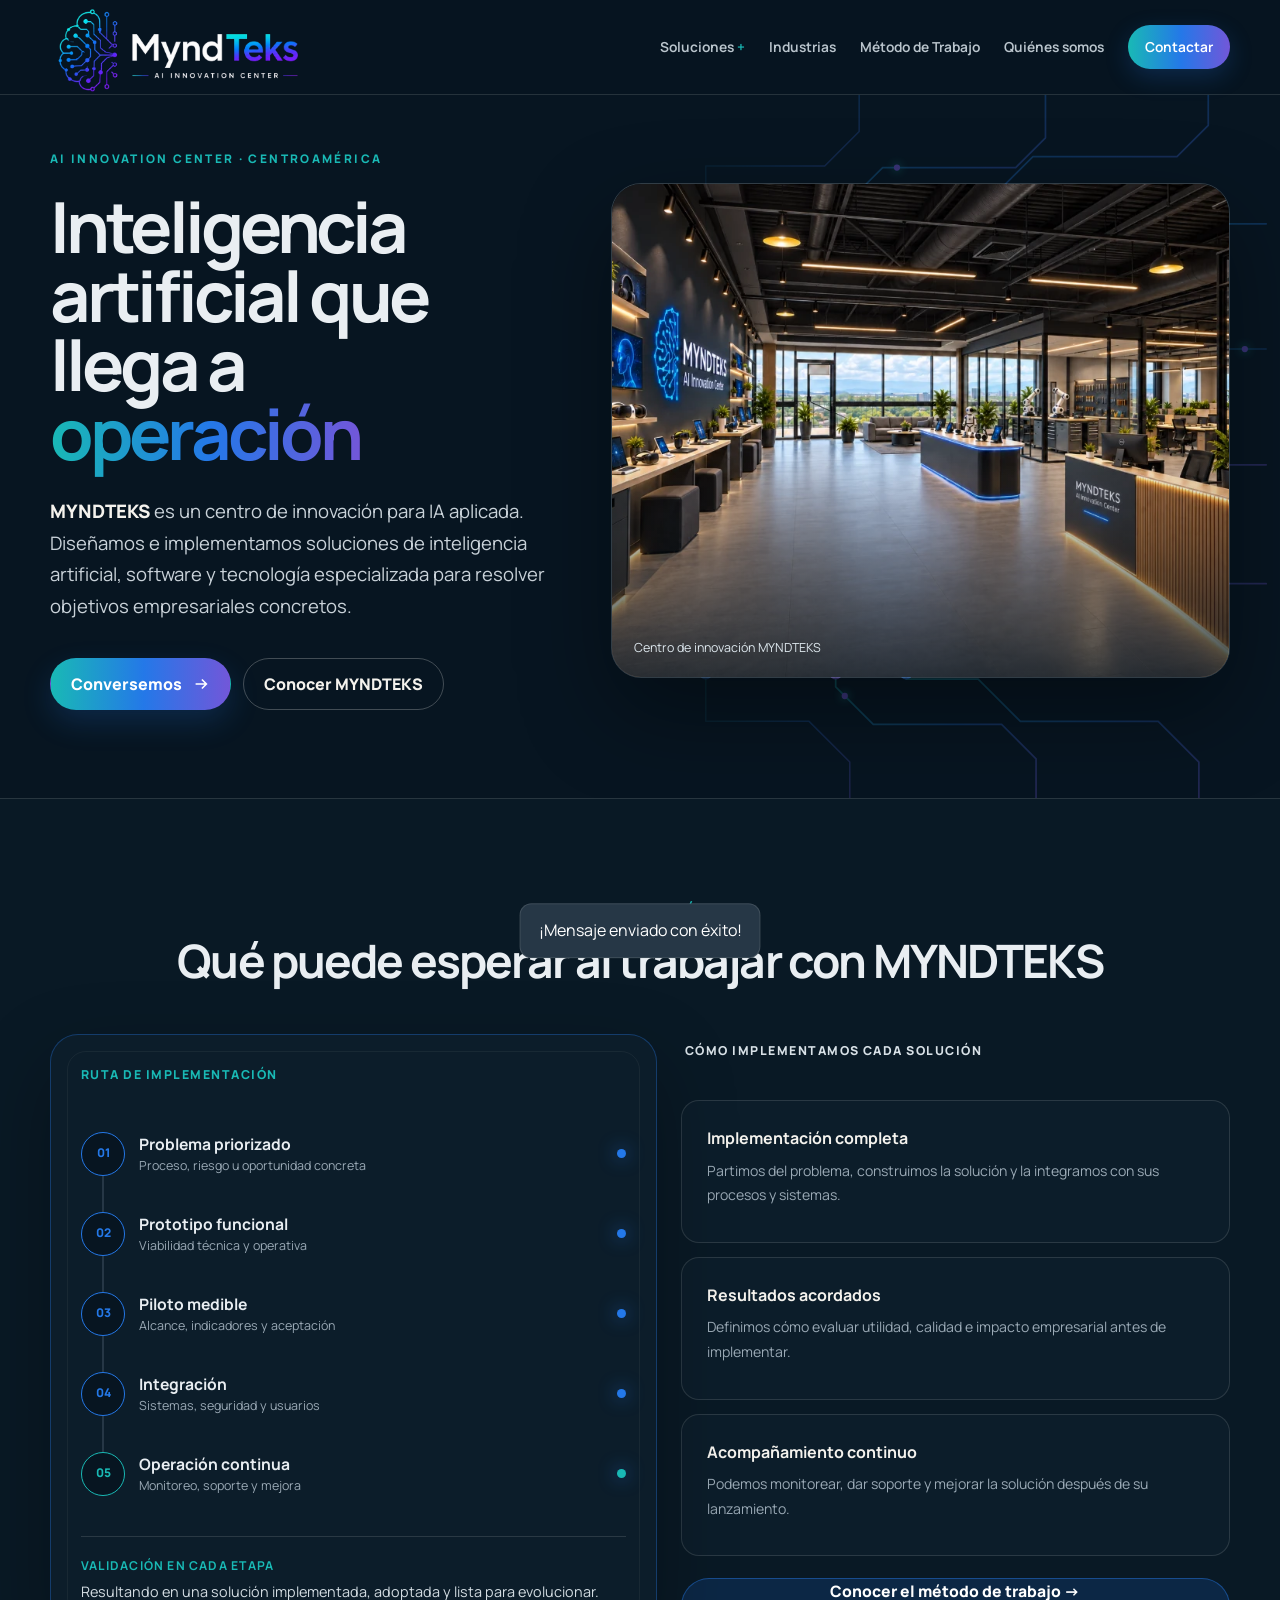
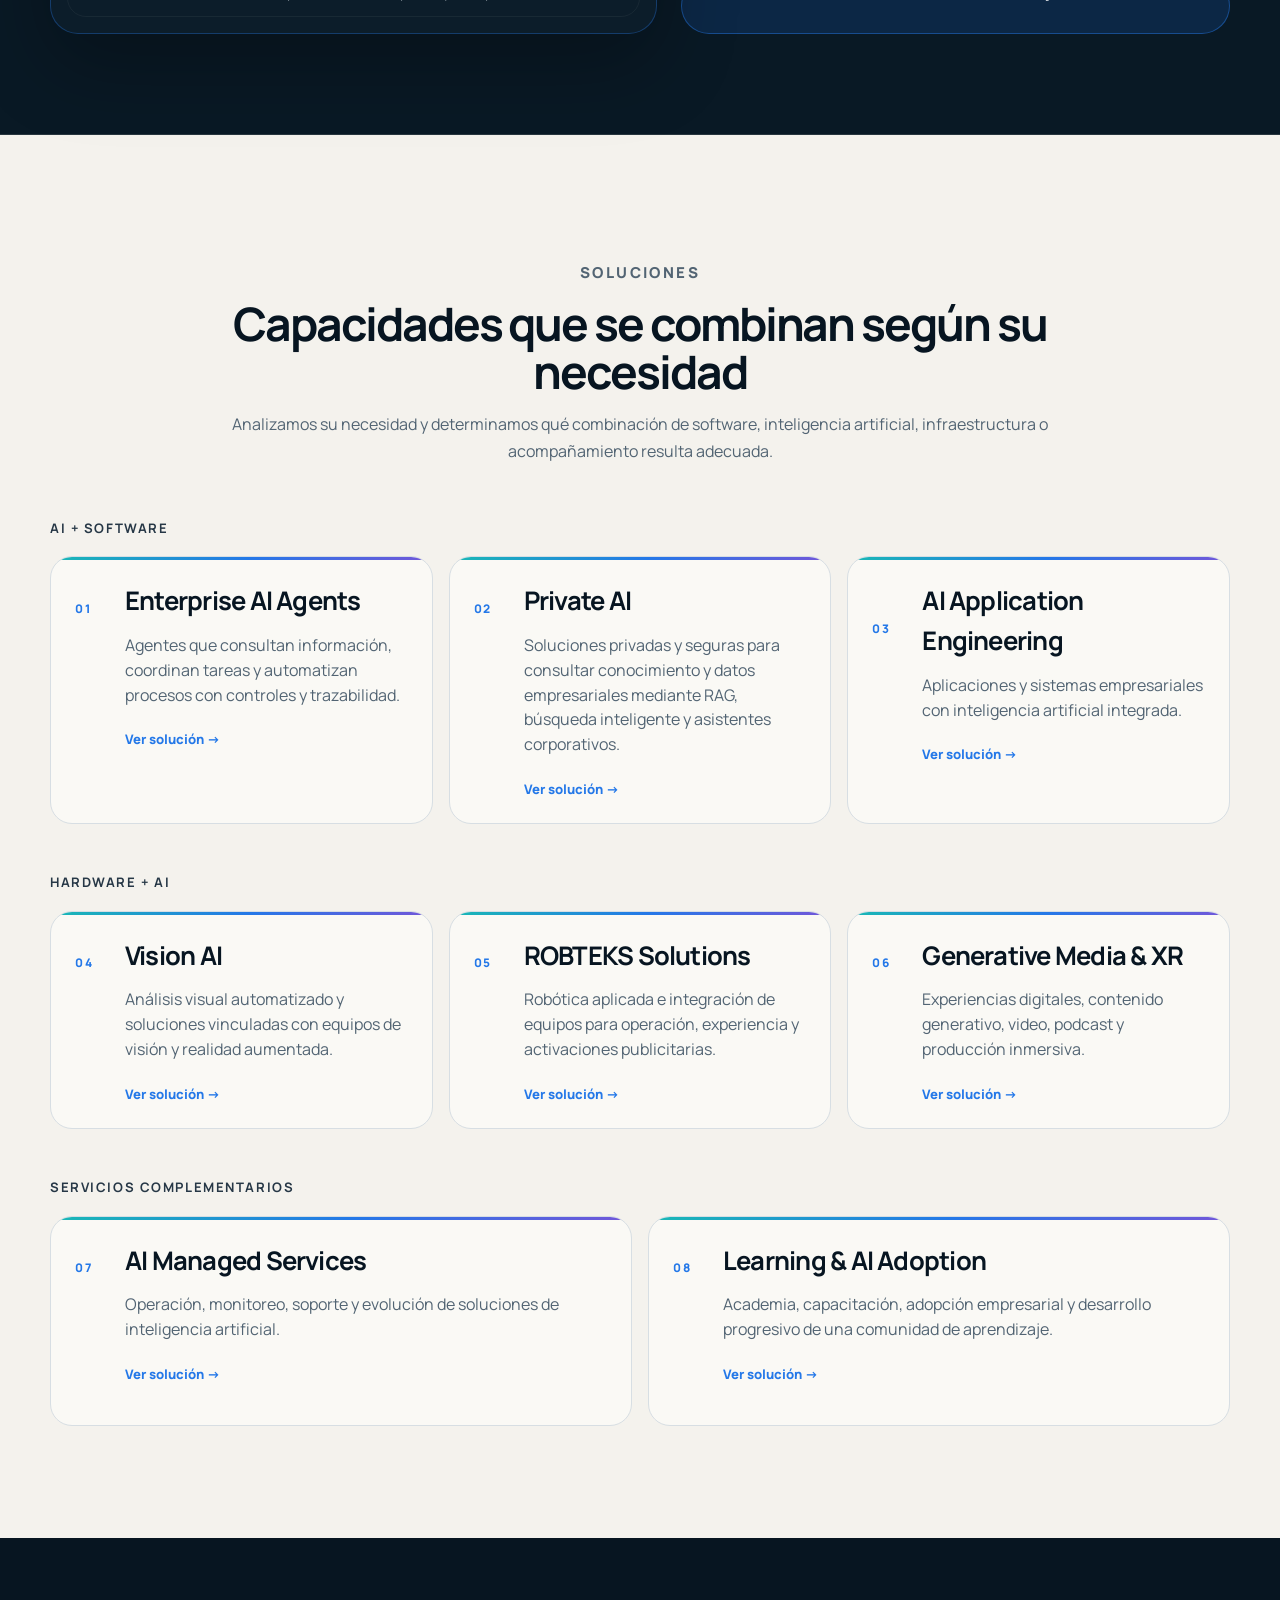
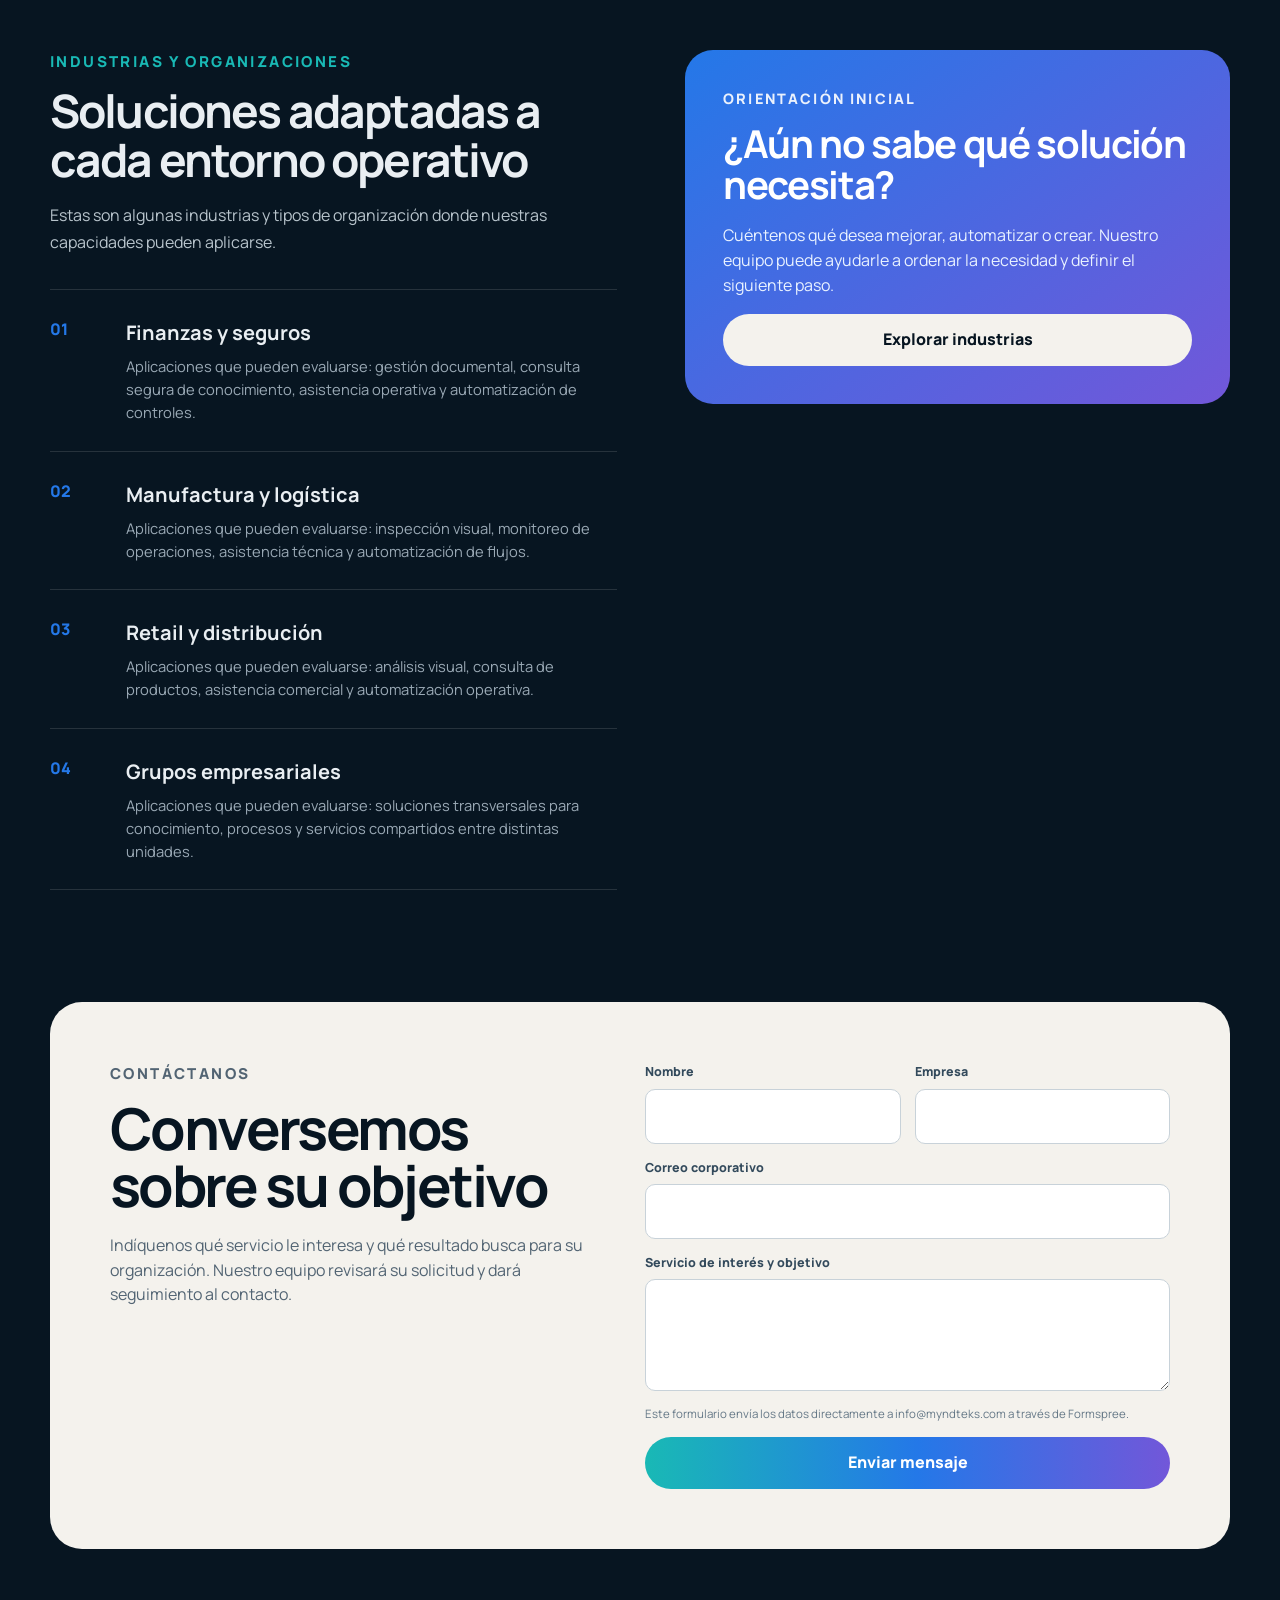
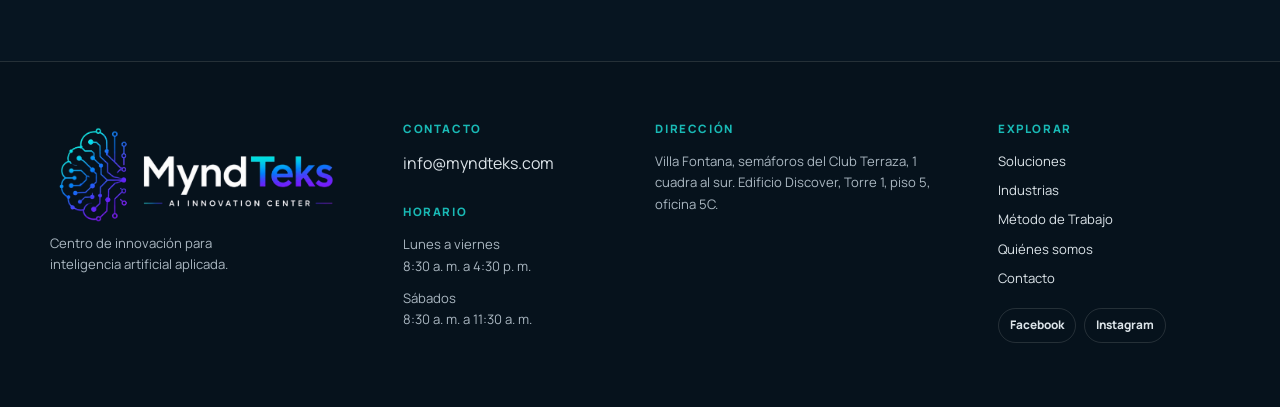
==== commit 20ab1231: "Update index.html" ====
--- a/index.html
+++ b/index.html
@@ -478,12 +478,13 @@
           <h2>Conversemos sobre su objetivo</h2>
           <p>Indíquenos qué servicio le interesa y qué resultado busca para su organización. Nuestro equipo revisará su solicitud y dará seguimiento al contacto.</p>
         </div>
-        <form id="concept-form">
+        <!-- Formulario actualizado para Formspree -->
+        <form id="concept-form" action="https://formspree.io/f/TU_ID_DE_FORMSPREE" method="POST">
           <div class="field"><label for="nombre">Nombre</label><input id="nombre" name="nombre" autocomplete="name" required></div>
           <div class="field"><label for="empresa">Empresa</label><input id="empresa" name="empresa" autocomplete="organization" required></div>
           <div class="field full"><label for="correo">Correo corporativo</label><input id="correo" name="correo" type="email" autocomplete="email" required></div>
           <div class="field full"><label for="mensaje">Servicio de interés y objetivo</label><textarea id="mensaje" name="mensaje" required></textarea></div>
-          <p class="form-note">En este prototipo, el botón prepara un correo dirigido a info@myndteks.com. Para el lanzamiento debe conectarse al servicio de formularios del hosting para enviarlo automáticamente.</p>
+          <p class="form-note">Este formulario envía los datos directamente a info@myndteks.com a través de Formspree.</p>
           <button class="button" type="submit">Enviar mensaje</button>
         </form>
       </div>
@@ -514,7 +515,7 @@
       </div>
     </div>
   </footer>
-  <div class="toast" role="status" aria-live="polite">Se abrirá su aplicación de correo con el mensaje preparado.</div>
+  <div class="toast" role="status" aria-live="polite">¡Mensaje enviado con éxito!</div>
 
   <script>
     const menuButton = document.querySelector('.menu-button');
@@ -531,15 +532,44 @@
       menuButton.setAttribute('aria-label', 'Abrir navegación');
       menuButton.textContent = '☰';
     }));
-    document.getElementById('concept-form').addEventListener('submit', event => {
-      event.preventDefault();
-      const form = new FormData(event.currentTarget);
-      const subject = encodeURIComponent('Solicitud de servicio desde myndteks.com · ' + form.get('empresa'));
-      const body = encodeURIComponent('Nombre: ' + form.get('nombre') + '\nEmpresa: ' + form.get('empresa') + '\nCorreo: ' + form.get('correo') + '\n\nServicio de interés y objetivo:\n' + form.get('mensaje'));
-      const toast = document.querySelector('.toast');
-      toast.classList.add('show');
-      setTimeout(() => toast.classList.remove('show'), 4200);
-      window.location.href = 'mailto:info@myndteks.com?subject=' + subject + '&body=' + body;
+
+    // Envío del formulario vía Formspree (AJAX)
+    const form = document.getElementById('concept-form');
+    const toast = document.querySelector('.toast');
+
+    form.addEventListener('submit', async function(event) {
+      event.preventDefault(); // Evita que la página se recargue
+      
+      const data = new FormData(form);
+      
+      try {
+        const response = await fetch(form.action, {
+          method: form.method,
+          body: data,
+          headers: {
+            'Accept': 'application/json'
+          }
+        });
+
+        if (response.ok) {
+          // Éxito
+          toast.textContent = '¡Mensaje enviado con éxito!';
+          toast.classList.add('show');
+          form.reset(); // Limpia el formulario
+          setTimeout(() => toast.classList.remove('show'), 5000);
+        } else {
+          // Error en la respuesta del servidor
+          const errorData = await response.json();
+          toast.textContent = 'Error: ' + (errorData.error || 'No se pudo enviar. Intenta de nuevo.');
+          toast.classList.add('show');
+          setTimeout(() => toast.classList.remove('show'), 5000);
+        }
+      } catch (error) {
+        // Error de red
+        toast.textContent = 'Error de conexión. Revisa tu internet.';
+        toast.classList.add('show');
+        setTimeout(() => toast.classList.remove('show'), 5000);
+      }
     });
   </script>
 </body>
